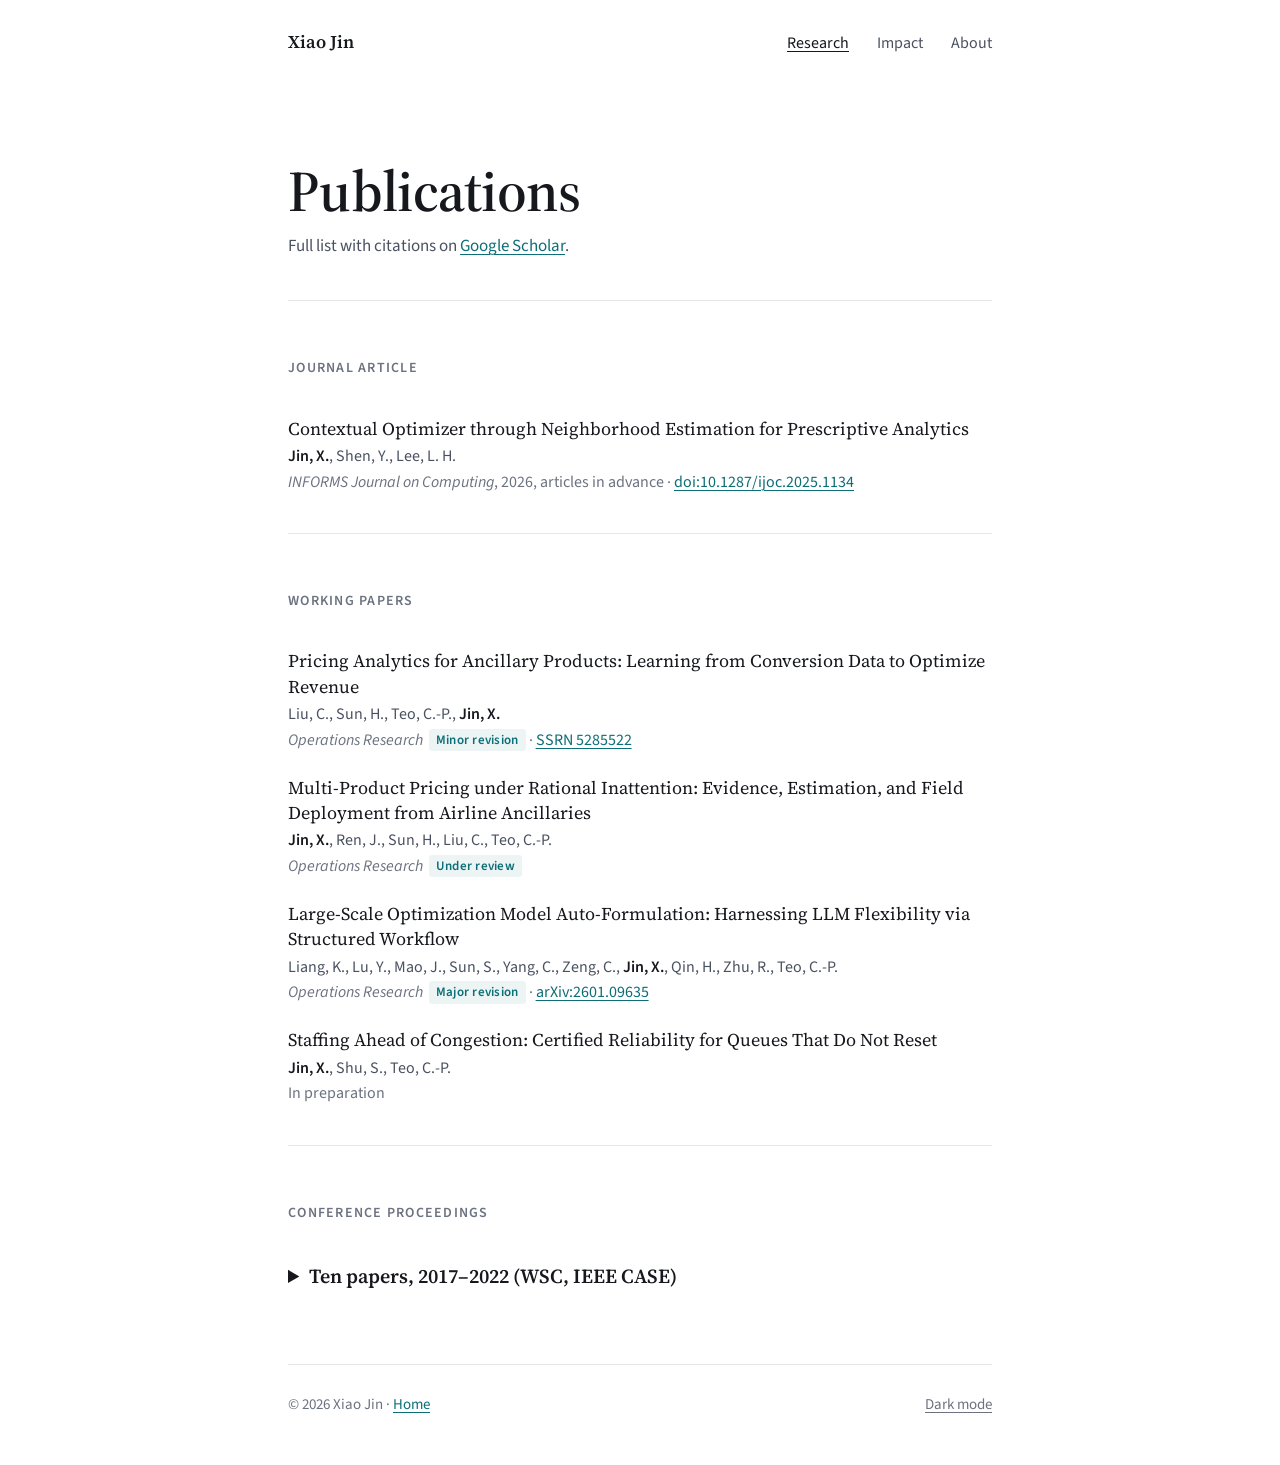
==== publications.html @ 7a903d7e "Redesign the site as a minimal three-section homepage Research, Impact and About replace the eight C" ====
<!DOCTYPE html>
<html lang="en">
<head>
<meta charset="UTF-8">
<meta name="viewport" content="width=device-width, initial-scale=1">
<title>Publications · Xiao Jin</title>
<meta name="description" content="Publications and working papers by Xiao Jin: pricing under rational inattention, contextual simulation optimization, and staffing with certified reliability.">
<meta name="color-scheme" content="light dark">
<link rel="icon" href="data:image/svg+xml,<svg xmlns='http://www.w3.org/2000/svg' viewBox='0 0 32 32'><rect width='32' height='32' rx='7' fill='%230E6E78'/><path d='M5.5 24.5C11 24.5 12.5 7.5 26.5 7.5' stroke='%23fff' stroke-width='3.2' fill='none' stroke-linecap='round'/></svg>">
<meta property="og:title" content="Publications · Xiao Jin">
<meta property="og:image" content="https://farkasle.github.io/og-image.png">
<script>(function(){var d=document.documentElement;d.className+=' js';try{var t=localStorage.getItem('theme');if(t==='light'||t==='dark')d.setAttribute('data-theme',t);}catch(e){}})();</script>
<link rel="preconnect" href="https://fonts.googleapis.com">
<link rel="preconnect" href="https://fonts.gstatic.com" crossorigin>
<link href="https://fonts.googleapis.com/css2?family=Source+Sans+3:ital,wght@0,400;0,600;1,400&family=Source+Serif+4:opsz,wght@8..60,400;8..60,600&display=swap" rel="stylesheet">
<link rel="stylesheet" href="site.css">
</head>
<body>
<a class="skip" href="#main">Skip to content</a>

<div class="wrap">
  <header class="top">
    <a class="home" href="./">Xiao Jin</a>
    <nav aria-label="Sections">
      <a href="./#research" aria-current="page">Research</a>
      <a href="./#impact">Impact</a>
      <a href="./#about">About</a>
    </nav>
  </header>

  <main id="main">
    <div class="hero" style="padding-bottom:2.5rem">
      <h1>Publications</h1>
      <p class="role">Full list with citations on <a href="https://scholar.google.com/citations?user=NffLyjoAAAAJ" rel="me noopener">Google Scholar</a>.</p>
    </div>

    <section aria-labelledby="journal-h">
      <h2 id="journal-h">Journal article</h2>
      <ul class="pubs">
        <li>
          <span class="t">Contextual Optimizer through Neighborhood Estimation for Prescriptive Analytics</span>
          <span class="a"><b>Jin, X.</b>, Shen, Y., Lee, L. H.</span>
          <span class="v"><i>INFORMS Journal on Computing</i>, 2026, articles in advance · <a href="https://doi.org/10.1287/ijoc.2025.1134">doi:10.1287/ijoc.2025.1134</a></span>
        </li>
      </ul>
    </section>

    <section aria-labelledby="wp-h">
      <h2 id="wp-h">Working papers</h2>
      <ul class="pubs">
        <li>
          <span class="t">Pricing Analytics for Ancillary Products: Learning from Conversion Data to Optimize Revenue</span>
          <span class="a">Liu, C., Sun, H., Teo, C.-P., <b>Jin, X.</b></span>
          <span class="v"><i>Operations Research</i><span class="tag">Minor revision</span> · <a href="https://papers.ssrn.com/sol3/papers.cfm?abstract_id=5285522">SSRN 5285522</a></span>
        </li>
        <li>
          <span class="t">Multi-Product Pricing under Rational Inattention: Evidence, Estimation, and Field Deployment from Airline Ancillaries</span>
          <span class="a"><b>Jin, X.</b>, Ren, J., Sun, H., Liu, C., Teo, C.-P.</span>
          <span class="v"><i>Operations Research</i><span class="tag">Under review</span></span>
        </li>
        <li>
          <span class="t">Large-Scale Optimization Model Auto-Formulation: Harnessing LLM Flexibility via Structured Workflow</span>
          <span class="a">Liang, K., Lu, Y., Mao, J., Sun, S., Yang, C., Zeng, C., <b>Jin, X.</b>, Qin, H., Zhu, R., Teo, C.-P.</span>
          <span class="v"><i>Operations Research</i><span class="tag">Major revision</span> · <a href="https://arxiv.org/abs/2601.09635">arXiv:2601.09635</a></span>
        </li>
        <li>
          <span class="t">Staffing Ahead of Congestion: Certified Reliability for Queues That Do Not Reset</span>
          <span class="a"><b>Jin, X.</b>, Shu, S., Teo, C.-P.</span>
          <span class="v">In preparation</span>
        </li>
      </ul>
    </section>

    <section aria-labelledby="proc-h">
      <h2 id="proc-h">Conference proceedings</h2>
      <details class="pub-more">
        <summary>Ten papers, 2017–2022 (WSC, IEEE CASE)</summary>
        <ul class="pubs">
          <li>
            <span class="t">Multi-Fidelity Discrete Optimization via Simulation</span>
            <span class="a">Li, D., Liu, H., <b>Jin, X.</b>, Li, H., Chew, E. P., Tan, K. C., Lin, Y. H.</span>
            <span class="v">Winter Simulation Conference, 2022</span>
          </li>
          <li>
            <span class="t">Optimal Computing Budget Allocation for Multi-Objective Ranking and Selection Under Bernoulli Distribution</span>
            <span class="a">Zhao, T., <b>Jin, X.</b>, Lee, L. H.</span>
            <span class="v">Winter Simulation Conference, 2022</span>
          </li>
          <li>
            <span class="t">An Efficient Bi-Fidelity Method for Continuous Simulation Optimization</span>
            <span class="a">Wang, G., <b>Jin, X.</b>, Lee, L. H.</span>
            <span class="v">IEEE CASE, 2022</span>
          </li>
          <li>
            <span class="t">A Unified Offline-Online Learning Paradigm via Simulation for Scenario-Dependent Selection</span>
            <span class="a">Liu, H., <b>Jin, X.</b>, Li, H., Lee, L. H., Chew, E. P.</span>
            <span class="v">Winter Simulation Conference, 2021</span>
          </li>
          <li>
            <span class="t">Three Carriages Driving the Development of Intelligent Digital Twins — Simulation Plus Optimization and Learning</span>
            <span class="a">Li, H., Cao, X., <b>Jin, X.</b>, Lee, L. H., Chew, E. P.</span>
            <span class="v">Winter Simulation Conference, 2021</span>
          </li>
          <li>
            <span class="t">Combining Adaptive Budget Allocation with Surrogate Methodology in Solving Continuous Scenario-Based Simulation Optimization</span>
            <span class="a"><b>Jin, X.</b>, Shen, Y., Li, H., Lee, L. H., Chew, E. P., Shoemaker, C. A.</span>
            <span class="v">IEEE CASE, 2020</span>
          </li>
          <li>
            <span class="t">A Hybrid of Shrinking Ball Method and Optimal Large Deviation Rate Estimation in Continuous Contextual Simulation Optimization with Single Observation</span>
            <span class="a"><b>Jin, X.</b>, Shen, Y., Lee, L. H., Chew, E. P., Shoemaker, C. A.</span>
            <span class="v">Winter Simulation Conference, 2020</span>
          </li>
          <li>
            <span class="t">Optimal Budget Allocation in Simulation Analytics</span>
            <span class="a"><b>Jin, X.</b>, Li, H., Lee, L. H.</span>
            <span class="v">IEEE CASE, 2019</span>
          </li>
          <li>
            <span class="t">Budget Allocation Problem in Simulation Analytics</span>
            <span class="a"><b>Jin, X.</b></span>
            <span class="v">Winter Simulation Conference, 2018</span>
          </li>
          <li>
            <span class="t">Optimal Computing Budget Allocation via Sampling-Based Unbiased Approximation</span>
            <span class="a"><b>Jin, X.</b>, Li, H., Lee, L. H., Chew, E. P.</span>
            <span class="v">Winter Simulation Conference, 2017</span>
          </li>
        </ul>
      </details>
    </section>
  </main>

  <footer>
    <span>© 2026 Xiao Jin · <a href="./">Home</a></span>
    <button class="theme" id="themeToggle" type="button">Dark mode</button>
  </footer>
</div>

<script src="site.js"></script>
</body>
</html>
---- site.css ----
/* Xiao Jin — personal site. Minimal, single column, one accent.
   Evidence behind the main choices:
   - 18px body, ~1.6 leading (Rello, Pielot & Marcos, CHI 2016)
   - ~65-character measure; hierarchy by size and space, not boxes
   - informative headings for layer-cake scanning (NN/g eyetracking)
   - accent reserved for the three key numerals and links, so emphasis stays rare */

:root{
  --bg:#FFFFFF;
  --ink:#16181D;
  --ink-2:#4A5160;
  --muted:#6B7280;
  --rule:#E5E7EB;
  --bar:#B7BCC5;
  --accent:#0E6E78;
  --accent-soft:rgba(14,110,120,.08);

  --serif:'Source Serif 4', Georgia, 'Times New Roman', serif;
  --sans:'Source Sans 3', system-ui, -apple-system, 'Segoe UI', Roboto, Arial, sans-serif;

  --wrap:44rem;          /* 704px column */
  --measure:65ch;
  color-scheme:light;
}
@media (prefers-color-scheme: dark){
  :root:not([data-theme="light"]){
    --bg:#0F1216; --ink:#E8EAED; --ink-2:#B4BAC4; --muted:#8C94A0;
    --rule:#252A31; --bar:#4A515C; --accent:#4CC3CF; --accent-soft:rgba(76,195,207,.10);
    color-scheme:dark;
  }
}
:root[data-theme="dark"]{
  --bg:#0F1216; --ink:#E8EAED; --ink-2:#B4BAC4; --muted:#8C94A0;
  --rule:#252A31; --bar:#4A515C; --accent:#4CC3CF; --accent-soft:rgba(76,195,207,.10);
  color-scheme:dark;
}

*,*::before,*::after{box-sizing:border-box}
html{-webkit-text-size-adjust:100%;text-size-adjust:100%}
body{
  margin:0;background:var(--bg);color:var(--ink);
  font-family:var(--sans);font-size:1.125rem;line-height:1.6;
  font-variant-numeric:lining-nums;
  -webkit-font-smoothing:antialiased;
}
img{max-width:100%;height:auto;display:block}
a{color:var(--accent);text-decoration-thickness:1px;text-underline-offset:.18em}
a:hover{text-decoration-thickness:2px}
:focus-visible{outline:2px solid var(--accent);outline-offset:3px;border-radius:2px}
p{margin:0 0 1rem;max-width:var(--measure)}
i,em{font-style:italic}

.skip{position:absolute;left:-999px;top:0;background:var(--ink);color:var(--bg);padding:.5rem 1rem}
.skip:focus{left:1rem;top:1rem;z-index:10}

.wrap{width:min(100% - 2rem, var(--wrap));margin-inline:auto}

/* ---------- header ---------- */
.top{display:flex;justify-content:space-between;align-items:baseline;gap:1rem;padding:1.75rem 0 0}
.top .home{font-family:var(--serif);font-weight:600;font-size:1.125rem;color:var(--ink);text-decoration:none}
.top nav{display:flex;gap:1.75rem;margin-left:auto}
.top nav a{color:var(--ink-2);text-decoration:none;font-size:1rem}
.top nav a:hover,.top nav a[aria-current]{color:var(--ink);text-decoration:underline}

/* ---------- hero ---------- */
.hero{padding:clamp(3.5rem, 9vw, 6.5rem) 0 clamp(3rem, 7vw, 5rem)}
.hero h1{font-family:var(--serif);font-weight:600;font-size:clamp(2.6rem, 6vw, 3.6rem);
  line-height:1.05;letter-spacing:-.012em;margin:0}
.role{color:var(--ink-2);margin:.75rem 0 0;font-size:1.0625rem}
.lede{font-family:var(--serif);font-size:clamp(1.4rem, 2.6vw, 1.75rem);line-height:1.35;
  margin:2rem 0 0;max-width:24em}

.proof{list-style:none;margin:2.75rem 0 0;padding:1.5rem 0 0;border-top:1px solid var(--rule);
  display:grid;grid-template-columns:repeat(3, 1fr);gap:1.5rem}
.proof a{display:block;text-decoration:none;color:inherit}
.proof b{display:block;font-family:var(--serif);font-weight:600;color:var(--accent);
  font-size:clamp(1.9rem, 3.6vw, 2.4rem);line-height:1.1;white-space:nowrap}
.proof span{display:block;color:var(--ink-2);font-size:1rem;line-height:1.45;margin-top:.4rem}
.proof a:hover span{color:var(--ink)}

.actions{display:flex;flex-wrap:wrap;align-items:center;gap:.6rem 1.5rem;margin-top:2.5rem;font-size:1rem}
.btn{display:inline-block;background:var(--ink);color:var(--bg);text-decoration:none;
  padding:.55rem 1.1rem;border-radius:3px;font-weight:600}
.btn:hover{background:var(--accent);color:#fff}

/* ---------- sections ---------- */
section{padding:3.5rem 0 1rem;border-top:1px solid var(--rule)}
h2{font-family:var(--sans);font-size:.875rem;font-weight:600;letter-spacing:.09em;text-transform:uppercase;
  color:var(--muted);margin:0 0 2.25rem}
article{margin:0 0 3.25rem}
h3{font-family:var(--serif);font-weight:600;font-size:clamp(1.35rem, 2.4vw, 1.55rem);line-height:1.25;
  margin:0 0 .7rem;letter-spacing:-.005em}
.sub{color:var(--ink-2)}
.cite{color:var(--muted);font-size:1rem;line-height:1.5}
.cite a{color:inherit}
.more{font-size:1rem;font-weight:600;text-decoration:none}
.more:hover{text-decoration:underline}

/* ---------- field-test chart ---------- */
.lift{margin:1.75rem 0 1.5rem}
.lift-row{display:grid;grid-template-columns:12rem 1fr 7rem;gap:1rem;align-items:center;
  padding:.85rem 0;border-top:1px solid var(--rule)}
.lift-row:last-of-type{border-bottom:1px solid var(--rule)}
.lift-name{line-height:1.3}
.lift-name b{display:block;font-weight:600;font-size:1rem}
.lift-name small{color:var(--muted);font-size:.875rem}
.track{position:relative;height:.75rem;border-left:1px solid var(--ink-2)}
.bar{position:absolute;left:0;top:0;bottom:0;width:calc(var(--v) * 10%);background:var(--bar);border-radius:0 2px 2px 0}
.lift-row.ours .bar{background:var(--accent)}
.lift-val{text-align:right;line-height:1.3;font-variant-numeric:tabular-nums}
.lift-val b{display:block;font-weight:600;font-size:1.0625rem}
.lift-row.ours .lift-val b{color:var(--accent)}
.lift-val small{color:var(--muted);font-size:.875rem}
.lift-row.ours .lift-val small{color:var(--accent)}
.lift figcaption,.cone figcaption{color:var(--muted);font-size:.9375rem;line-height:1.5;margin-top:.9rem;max-width:var(--measure)}
.js .lift .bar{width:0;transition:width 1s cubic-bezier(.2,.7,.2,1)}
.js .lift .lift-row:nth-of-type(3) .bar{transition-delay:.25s}
.js .lift.in .bar{width:calc(var(--v) * 10%)}

/* ---------- CONE figure ---------- */
.cone{margin:1.5rem 0 1.25rem}
.cone-labels{display:grid;grid-template-columns:1fr 1fr;column-gap:2.96%;font-size:.9375rem;
  font-weight:600;margin-bottom:.4rem}
.cone-labels span:last-child{color:var(--muted)}
.cone-play{all:unset;display:block;position:relative;cursor:pointer;width:100%}
.cone-play:focus-visible{outline:2px solid var(--accent);outline-offset:4px}
.cone-badge{position:absolute;right:.6rem;bottom:.6rem;background:rgba(15,18,22,.78);color:#fff;
  font-size:.8125rem;font-weight:600;padding:.3rem .65rem;border-radius:3px}

/* ---------- more projects ---------- */
details.more-projects{border-top:1px solid var(--rule)}
details.more-projects summary{cursor:pointer;list-style:none;padding:1rem 0;
  font-family:var(--serif);font-weight:600;font-size:1.25rem;display:flex;justify-content:space-between}
details.more-projects summary::-webkit-details-marker{display:none}
details.more-projects summary::after{content:"+";font-family:var(--sans);font-weight:400;color:var(--muted)}
details.more-projects[open] summary::after{content:"\2212"}

/* ---------- label / content rows (projects, about) ---------- */
.rows{margin:0;padding:0 0 .5rem}
.rows > div{display:grid;grid-template-columns:7.5rem 1fr;gap:1.25rem;padding:.6rem 0}
.rows dt{color:var(--muted);font-size:.9375rem;padding-top:.15rem}
.rows dd{margin:0}
.rows dd p:last-child{margin-bottom:0}
.path{list-style:none;margin:0;padding:0}
.path li{display:grid;grid-template-columns:6.5rem 1fr;gap:1rem;padding:.15rem 0}
.path .yr{color:var(--muted);font-variant-numeric:tabular-nums;font-size:1rem;padding-top:.1rem}

/* ---------- publications page ---------- */
.pubs{list-style:none;margin:0;padding:0}
.pubs li{padding:0 0 1.35rem}
.pubs .t{font-family:var(--serif);font-size:1.125rem;line-height:1.4;display:block}
.pubs .a{display:block;color:var(--ink-2);font-size:1rem;margin-top:.2rem}
.pubs .a b{color:var(--ink);font-weight:600}
.pubs .v{display:block;color:var(--muted);font-size:1rem}
.tag{display:inline-block;font-size:.8125rem;font-weight:600;letter-spacing:.02em;
  color:var(--accent);background:var(--accent-soft);padding:.05rem .45rem;border-radius:3px;margin-left:.35rem;vertical-align:.08em}
details.pub-more summary{cursor:pointer;font-family:var(--serif);font-weight:600;font-size:1.25rem;margin-bottom:1rem}

/* ---------- footer ---------- */
footer{border-top:1px solid var(--rule);margin-top:2.5rem;padding:1.75rem 0 3rem;color:var(--muted);font-size:.9375rem;
  display:flex;flex-wrap:wrap;gap:.5rem 1.5rem;justify-content:space-between}
.theme{all:unset;cursor:pointer;color:var(--muted);text-decoration:underline;text-underline-offset:.18em}
.theme:hover{color:var(--ink)}
.theme:focus-visible{outline:2px solid var(--accent);outline-offset:3px}

/* ---------- small screens ---------- */
@media (max-width: 640px){
  .top nav{gap:1.1rem}
  .proof{grid-template-columns:1fr;gap:1.1rem}
  .proof a{display:grid;grid-template-columns:8.5rem 1fr;align-items:baseline;gap:.75rem}
  .proof span{margin-top:0}
  .lift-row{grid-template-columns:1fr auto;row-gap:.5rem}
  .lift-row .track{grid-column:1 / -1;grid-row:2}
  .rows > div,.path li{grid-template-columns:1fr;gap:.1rem}
}
@media (prefers-reduced-motion: reduce){
  .js .lift .bar{transition:none}
}
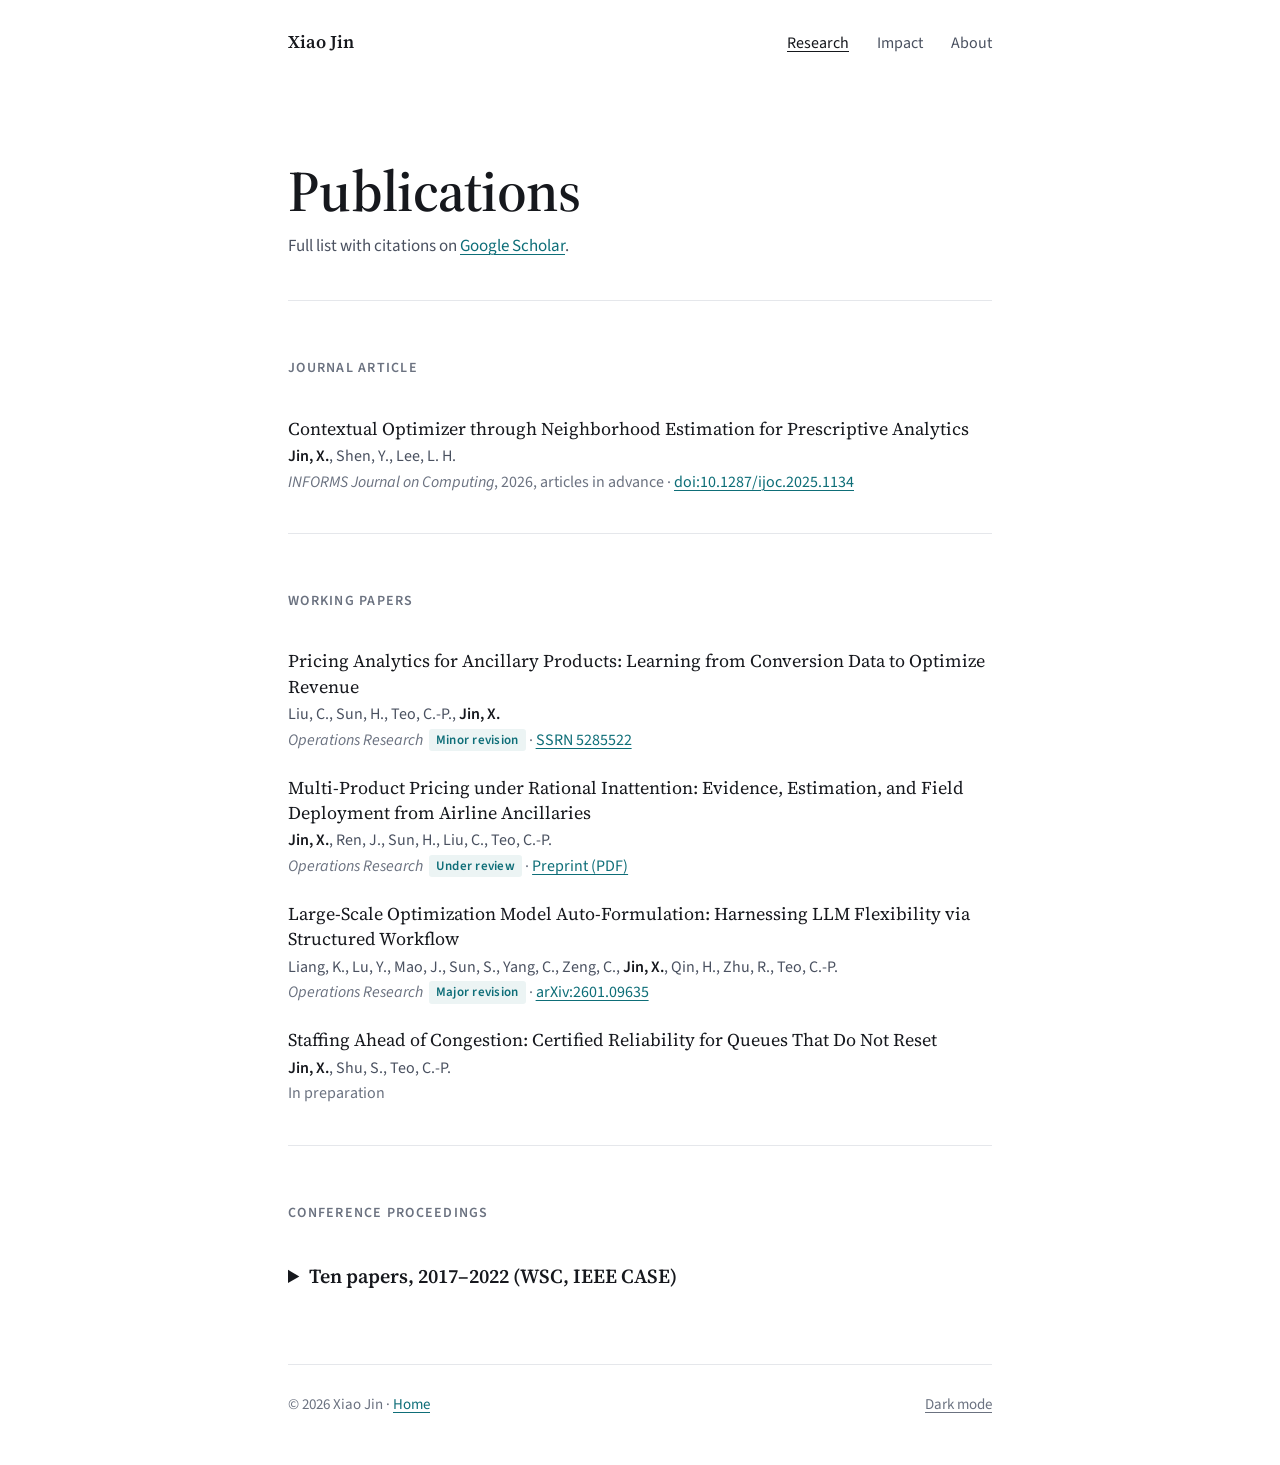
==== commit a5e1132a: "Add the public preprint of the bag-pricing paper Link it from the publications list and the homepage" ====
--- a/publications.html
+++ b/publications.html
@@ -13,7 +13,7 @@
 <link rel="preconnect" href="https://fonts.googleapis.com">
 <link rel="preconnect" href="https://fonts.gstatic.com" crossorigin>
 <link href="https://fonts.googleapis.com/css2?family=Source+Sans+3:ital,wght@0,400;0,600;1,400&family=Source+Serif+4:opsz,wght@8..60,400;8..60,600&display=swap" rel="stylesheet">
-<link rel="stylesheet" href="site.css">
+<link rel="stylesheet" href="site.css?v=6">
 </head>
 <body>
 <a class="skip" href="#main">Skip to content</a>
@@ -56,7 +56,7 @@
         <li>
           <span class="t">Multi-Product Pricing under Rational Inattention: Evidence, Estimation, and Field Deployment from Airline Ancillaries</span>
           <span class="a"><b>Jin, X.</b>, Ren, J., Sun, H., Liu, C., Teo, C.-P.</span>
-          <span class="v"><i>Operations Research</i><span class="tag">Under review</span></span>
+          <span class="v"><i>Operations Research</i><span class="tag">Under review</span> · <a href="pricing-inattention.pdf">Preprint (PDF)</a></span>
         </li>
         <li>
           <span class="t">Large-Scale Optimization Model Auto-Formulation: Harnessing LLM Flexibility via Structured Workflow</span>
@@ -137,6 +137,6 @@
   </footer>
 </div>
 
-<script src="site.js"></script>
+<script src="site.js?v=4"></script>
 </body>
 </html>
--- a/site.css
+++ b/site.css
@@ -14,6 +14,7 @@
   --bar:#B7BCC5;
   --accent:#0E6E78;
   --accent-soft:rgba(14,110,120,.08);
+  --warn:#B45309;
 
   --serif:'Source Serif 4', Georgia, 'Times New Roman', serif;
   --sans:'Source Sans 3', system-ui, -apple-system, 'Segoe UI', Roboto, Arial, sans-serif;
@@ -25,13 +26,13 @@
 @media (prefers-color-scheme: dark){
   :root:not([data-theme="light"]){
     --bg:#0F1216; --ink:#E8EAED; --ink-2:#B4BAC4; --muted:#8C94A0;
-    --rule:#252A31; --bar:#4A515C; --accent:#4CC3CF; --accent-soft:rgba(76,195,207,.10);
+    --rule:#252A31; --bar:#4A515C; --accent:#4CC3CF; --accent-soft:rgba(76,195,207,.10); --warn:#F0A04B;
     color-scheme:dark;
   }
 }
 :root[data-theme="dark"]{
   --bg:#0F1216; --ink:#E8EAED; --ink-2:#B4BAC4; --muted:#8C94A0;
-  --rule:#252A31; --bar:#4A515C; --accent:#4CC3CF; --accent-soft:rgba(76,195,207,.10);
+  --rule:#252A31; --bar:#4A515C; --accent:#4CC3CF; --accent-soft:rgba(76,195,207,.10); --warn:#F0A04B;
   color-scheme:dark;
 }
 
@@ -112,20 +113,122 @@
 .lift-row.ours .lift-val b{color:var(--accent)}
 .lift-val small{color:var(--muted);font-size:.875rem}
 .lift-row.ours .lift-val small{color:var(--accent)}
-.lift figcaption,.cone figcaption{color:var(--muted);font-size:.9375rem;line-height:1.5;margin-top:.9rem;max-width:var(--measure)}
+.lift figcaption{color:var(--muted);font-size:.9375rem;line-height:1.5;margin-top:.9rem;max-width:var(--measure)}
 .js .lift .bar{width:0;transition:width 1s cubic-bezier(.2,.7,.2,1)}
 .js .lift .lift-row:nth-of-type(3) .bar{transition-delay:.25s}
 .js .lift.in .bar{width:calc(var(--v) * 10%)}
 
-/* ---------- CONE figure ---------- */
-.cone{margin:1.5rem 0 1.25rem}
-.cone-labels{display:grid;grid-template-columns:1fr 1fr;column-gap:2.96%;font-size:.9375rem;
-  font-weight:600;margin-bottom:.4rem}
-.cone-labels span:last-child{color:var(--muted)}
-.cone-play{all:unset;display:block;position:relative;cursor:pointer;width:100%}
-.cone-play:focus-visible{outline:2px solid var(--accent);outline-offset:4px}
-.cone-badge{position:absolute;right:.6rem;bottom:.6rem;background:rgba(15,18,22,.78);color:#fff;
-  font-size:.8125rem;font-weight:600;padding:.3rem .65rem;border-radius:3px}
+/* ---------- research animations (anim.js) ---------- */
+.anim{margin:1.5rem 0 1.25rem}
+.anim-top{display:flex;justify-content:space-between;align-items:baseline;gap:1rem;border-top:1px solid var(--rule);padding-top:.7rem}
+.acts{list-style:none;margin:0;padding:0;display:flex;gap:1.25rem}
+.acts button{all:unset;cursor:pointer;font-size:.75rem;font-weight:600;letter-spacing:.08em;text-transform:uppercase;
+  color:var(--muted);padding-bottom:.2rem;border-bottom:2px solid transparent}
+.acts button[aria-pressed="true"]{color:var(--ink);border-bottom-color:var(--accent)}
+.acts button:focus-visible,.anim-replay:focus-visible{outline:2px solid var(--accent);outline-offset:3px}
+.anim-replay{all:unset;cursor:pointer;font-size:.8125rem;color:var(--muted);text-decoration:underline;text-underline-offset:.18em}
+.anim-replay:hover{color:var(--ink)}
+.anim-cap{min-height:3.2em;margin:.7rem 0 .9rem;font-size:1rem;line-height:1.55;max-width:none}
+.anim-body{display:grid;grid-template-columns:minmax(0,1fr) 10rem;gap:1.5rem;align-items:center}
+.anim-main{display:block;width:100%;height:auto;overflow:visible}
+.anim figcaption{color:var(--muted);font-size:.875rem;line-height:1.5;margin-top:.9rem;max-width:var(--measure)}
+
+.anim svg text{font-family:var(--sans)}
+.anim .lbl{font-size:13px;fill:var(--muted)}
+.anim .lbl.strong,.anim .lbl.mid{fill:var(--ink-2);font-weight:600}
+.anim .lbl.ours{fill:var(--accent);font-weight:600}
+.anim .num{font-variant-numeric:tabular-nums}
+.anim .axis{stroke:var(--rule);stroke-width:1}
+.anim .b-data{fill:var(--ink-2)}
+.anim .b-base{fill:var(--bar)}
+.anim .b-ours{fill:var(--accent)}
+.anim .arrow{fill:var(--accent);font-size:16px;font-weight:600}
+.anim .eye path{fill:none;stroke:var(--ink);stroke-width:1.6}
+.anim .eye circle{fill:var(--ink)}
+.anim .rule-tick{stroke:var(--ink-2);stroke-width:2}
+.anim .arrow-s{font-size:12px;font-weight:600;fill:var(--accent)}
+.anim .bnd{fill:none;stroke:var(--ink-2);stroke-width:1;stroke-opacity:.6}
+.anim .frame{fill:none;stroke:var(--rule)}
+.anim .ln-d{fill:none;stroke:var(--ink-2);stroke-width:1.4}
+.anim .cap-f{fill:none;stroke:var(--muted);stroke-width:2}
+.anim .cap-c{fill:none;stroke:var(--accent);stroke-width:2}
+.anim .warn{fill:var(--warn);fill-opacity:.12}
+.anim .zone{fill:var(--ink);opacity:.09}
+.anim .dots .out{fill:var(--muted);fill-opacity:.35}
+.anim .dots .in{fill:var(--ink-2)}
+.anim .dots.ours .in{fill:var(--accent)}
+.anim .stat{font-size:13px;font-weight:600;fill:var(--ink-2)}
+.anim .stat.ours{fill:var(--accent)}
+.anim .warn.fixed{fill:var(--accent);fill-opacity:.1}
+.anim .warn-t{fill:var(--warn);font-weight:600}
+.anim .capline{stroke:var(--ink-2);stroke-dasharray:3 3}
+.anim .l-f{fill:var(--bar)}
+.anim .l-bad{fill:var(--warn)}
+.anim .l-c{fill:var(--accent)}
+.anim .tick{font-size:11px;fill:var(--accent)}
+.anim .tick.add{font-weight:700}
+.anim .cursor{stroke:var(--ink);stroke-opacity:.45}
+/* problem acts */
+.anim .ptag{fill:var(--bg);stroke:var(--bar);stroke-width:1.2}
+.anim .ptag.hot{stroke:var(--ink);stroke-width:2}
+.anim .ptag-t{font-size:13px;font-weight:600;fill:var(--ink)}
+.anim .up{font-size:14px;font-weight:700;fill:var(--ink)}
+.anim .shop{fill:var(--bar)}
+.anim .shop.mv{fill:var(--ink)}
+.anim .opt0{fill:var(--ink);opacity:.04}
+.anim .opt1{fill:var(--ink);opacity:.11}
+.anim .opt2{fill:var(--ink);opacity:.19}
+.anim .cv{fill:none;stroke:var(--ink-2);stroke-width:1.5;stroke-linejoin:round}
+.anim .env{fill:none;stroke:var(--ink);stroke-width:3.2;stroke-linejoin:round;stroke-linecap:round}
+.anim .run{fill:var(--ink)}
+.anim .slice{stroke:var(--ink);stroke-width:2}
+.anim .reg-l{font-family:var(--serif);font-size:22px;font-weight:600;fill:var(--ink-2)}
+.anim .ln-p{fill:none;stroke:var(--ink-2);stroke-width:1.4;stroke-dasharray:4 3}
+.anim .slot{fill:var(--bg);stroke:var(--bar)}
+.anim .qm{font-size:14px;font-weight:600;fill:var(--ink-2)}
+.anim .carry{fill:var(--ink-2)}
+.anim .slot.ours{stroke:var(--accent);stroke-width:1.5}
+.anim .nb{font-size:13px;font-weight:600;fill:var(--ink-2);font-variant-numeric:tabular-nums}
+.anim .nb.ours{fill:var(--accent)}
+.anim .tick.gray{fill:var(--muted)}
+.anim .tick.bad{fill:var(--warn);font-weight:700}
+.anim text.tick{font-size:14px}
+.anim .in-bar{font-size:10px;font-weight:700;fill:var(--bg)}
+.anim .sb{fill:var(--bar);opacity:.7}
+.anim .sb.ours{fill:var(--accent);opacity:.3}
+.anim .q-area{fill:var(--ink-2);fill-opacity:.2;stroke:var(--ink-2);stroke-width:1.2;stroke-linejoin:round}
+.anim .pk{fill:var(--ink)}
+.anim-result{display:grid}
+.res-card,.res-main{grid-area:1 / 1}
+.res-card{margin:0;align-self:center}
+.res-card div{padding:.5rem 0;border-top:1px solid var(--rule)}
+.res-card div:first-child{border-top:0;padding-top:0}
+.res-card dt{font-size:.75rem;letter-spacing:.06em;text-transform:uppercase;color:var(--muted)}
+.res-card dd{margin:.1rem 0 0;font-size:.9375rem;line-height:1.35;color:var(--ink)}
+
+.res-big{font-family:var(--serif);font-weight:600;font-size:2.25rem;line-height:1;color:var(--accent);margin:0;
+  font-variant-numeric:tabular-nums;white-space:nowrap}
+.res-label{font-size:.9375rem;color:var(--ink-2);line-height:1.35;margin:.4rem 0 .75rem}
+.res-viz{margin:0 0 .6rem}
+.res-note{font-size:.8125rem;color:var(--muted);line-height:1.4;margin:0}
+.res-row{display:flex;justify-content:space-between;gap:.5rem;font-size:.9375rem;margin:0;color:var(--ink-2)}
+.res-down{color:var(--accent)}
+.res-bar{font-size:.8125rem;color:var(--ink-2);margin-bottom:.45rem}
+.res-track{display:flex;height:.5rem;background:var(--rule);border-radius:2px;overflow:hidden;margin-top:.2rem}
+.res-track i{display:block;flex:none;height:100%;width:0}
+.res-track .bar-bad{background:var(--warn)}
+.res-track .bar-u{background:var(--bar)}
+.res-track .bar-c{background:var(--accent)}
+.res-chart{display:block;width:100%;height:auto;overflow:visible}
+.res-chart .ref{stroke:var(--muted);stroke-dasharray:2 3}
+.res-chart .tiny{font-size:9px;fill:var(--muted);font-family:var(--sans)}
+.res-chart .ln-u,.res-chart .ln-c{fill:none;stroke-width:2;stroke-dasharray:1;stroke-linejoin:round}
+.res-chart .ln-u{stroke:var(--bar)}
+.res-chart .ln-c{stroke:var(--accent)}
+.res-chart .mk-u{fill:var(--bar)}
+.res-chart .mk-c{fill:var(--accent)}
+.res-chart .gap{stroke:var(--accent);stroke-width:1.5}
+.res-chart .tiny.ours{fill:var(--accent);font-weight:600}
 
 /* ---------- more projects ---------- */
 details.more-projects{border-top:1px solid var(--rule)}
@@ -171,6 +274,11 @@
   .proof span{margin-top:0}
   .lift-row{grid-template-columns:1fr auto;row-gap:.5rem}
   .lift-row .track{grid-column:1 / -1;grid-row:2}
+  .anim-body{grid-template-columns:1fr;gap:1rem}
+  .anim-result{max-width:17rem}
+  .res-card{align-self:start}
+  .anim-cap{min-height:4.7em}
+  .acts{gap:.9rem}
   .rows > div,.path li{grid-template-columns:1fr;gap:.1rem}
 }
 @media (prefers-reduced-motion: reduce){
